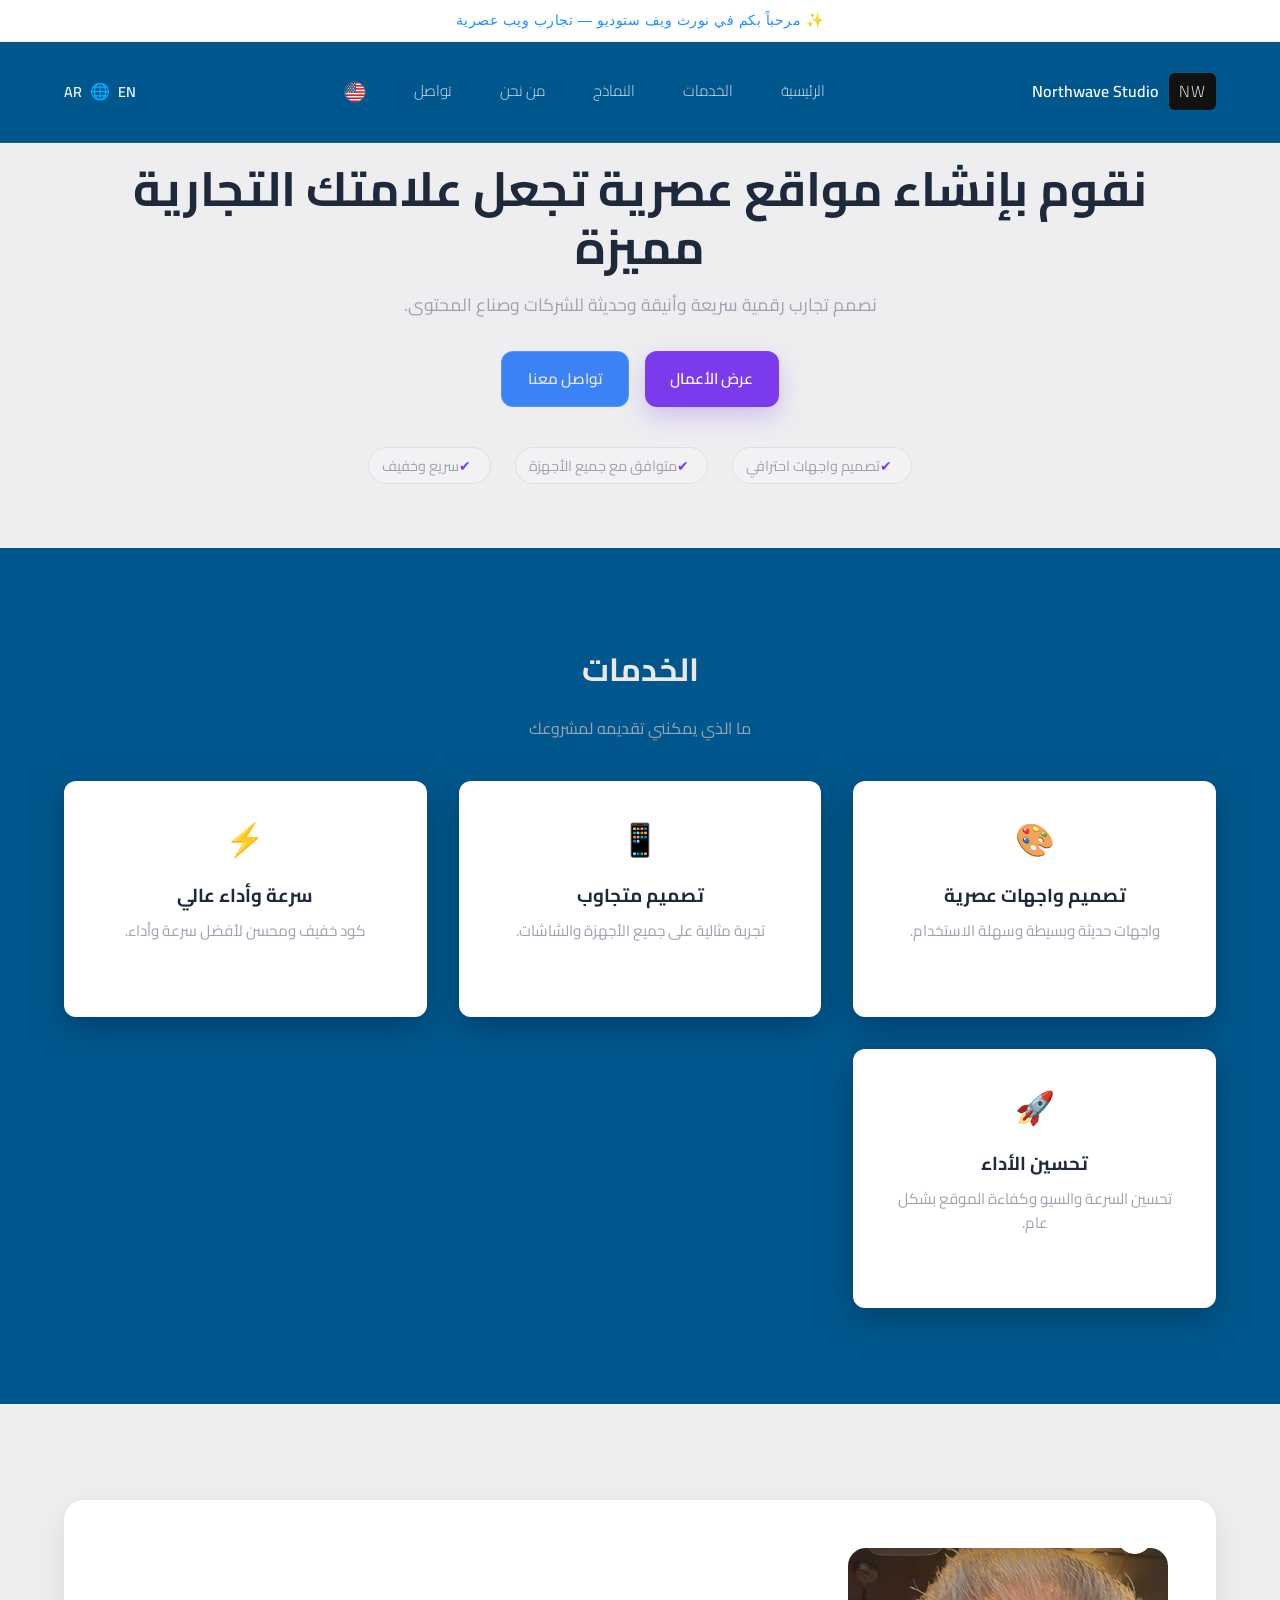
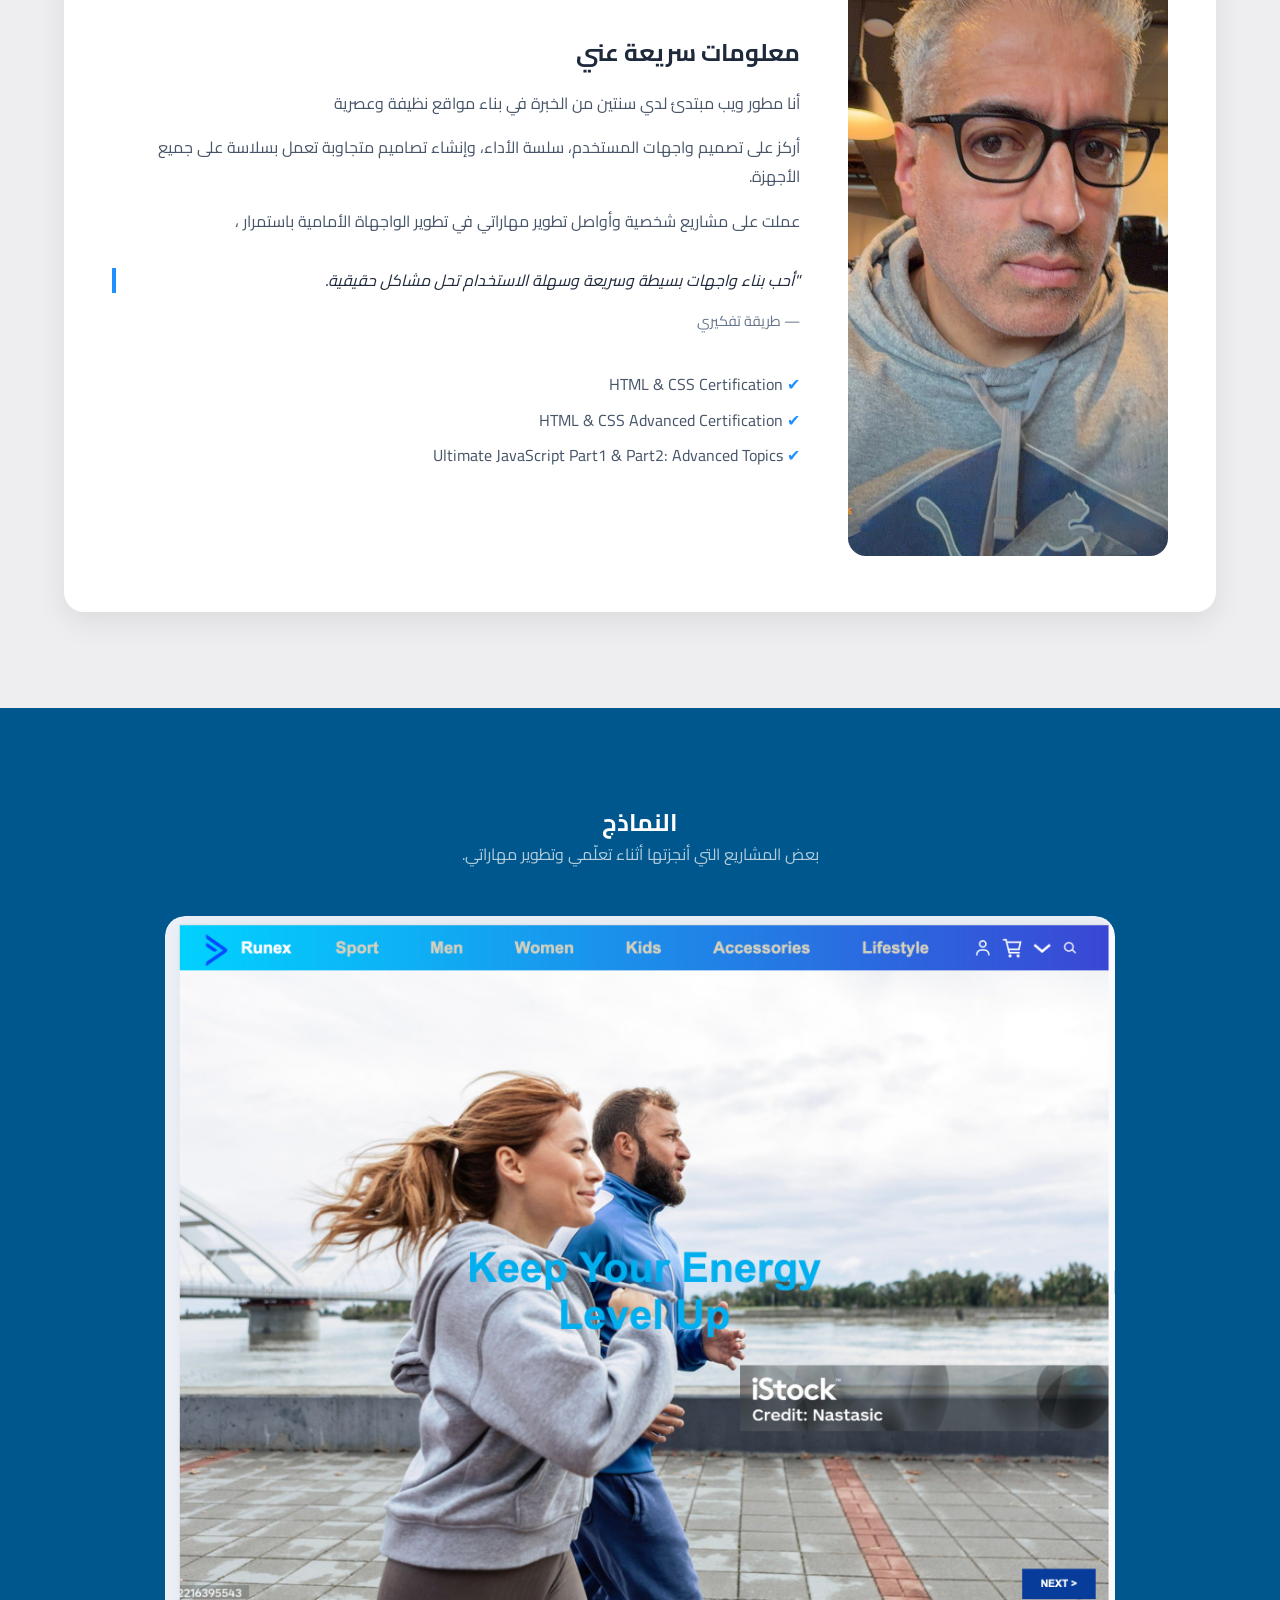
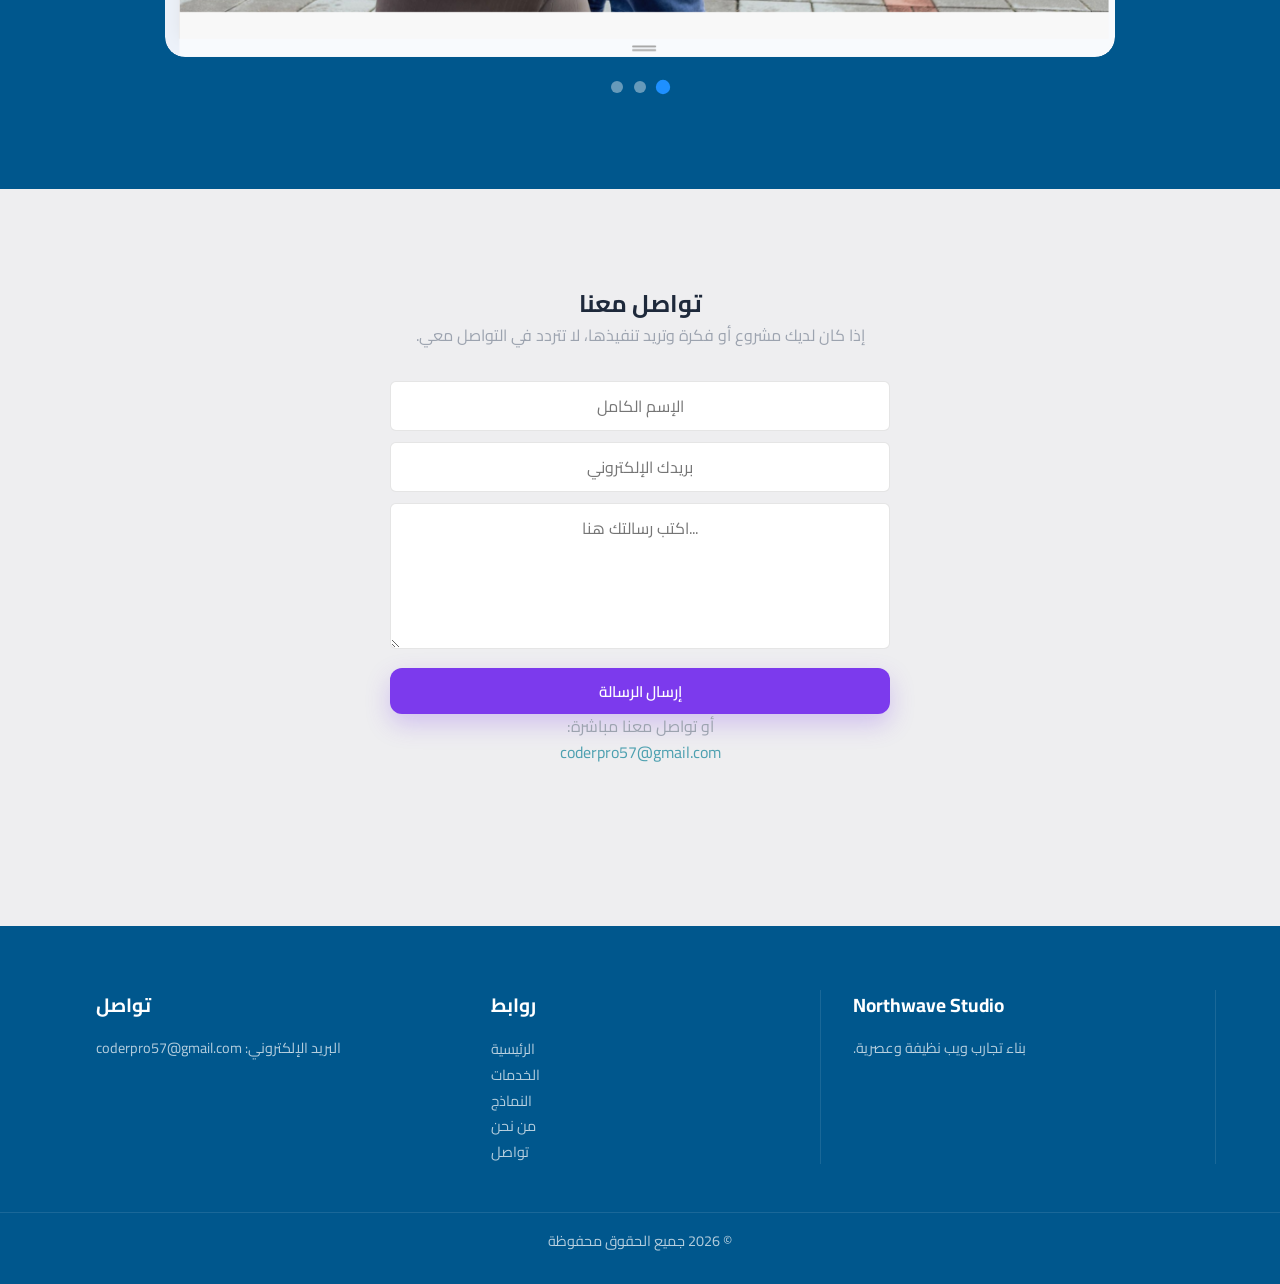
==== ar/index.html @ 845482ee "intial website launch" ====
<!DOCTYPE html>
<html lang="ar" dir="rtl">
  <head>
    <meta charset="UTF-8" />
    <meta name="viewport" content="width=device-width, initial-scale=1.0" />
    <title>Northwave Studio</title>
    <link rel="stylesheet" href="../css/normalize.css" />
    <link rel="stylesheet" href="../css/style.css" />

    <!-- Google Font -->
    <link
      href="https://fonts.googleapis.com/css2?family=Inter:wght@300;400;600;700&display=swap"
      rel="stylesheet"
    />
    <link
      href="https://fonts.googleapis.com/css2?family=Cairo:wght@400;600;700&display=swap"
      rel="stylesheet"
    />

    <link rel="stylesheet" href="https://unpkg.com/aos@2.3.1/dist/aos.css" />
  </head>
  <body class="arabic">
    <header class="header">
      <!--topbar-->
      <div class="topbar">
        <p>✨ مرحباً بكم في نورث ويف ستوديو — تجارب ويب عصرية</p>
      </div>

      <!--navbar-->
      <div class="container nav">
        <div class="logo">
          <a href="#home" class="logo">
            <span class="logo__mark">NW</span>
            Northwave Studio
          </a>
        </div>
        <nav class="nav__menu">
          <a href="#home">الرئيسية</a>
          <a href="#services">الخدمات</a>
          <a href="#work">النماذج</a>
          <a href="#about">من نحن</a>
          <a href="#contact">تواصل</a>

          <div class="nav__flag">
            <img src="../icons/united-states-of-america.png" alt="USA Flag" />
          </div>
        </nav>

        <div class="nav__lang">
          <a href="../index.html">EN</a>
          <span>🌐</span>
          <a href="index.html">AR</a>
        </div>

        <button class="nav__toggle">☰</button>
      </div>
    </header>

    <!--hero section-->
    <section id="home" class="hero">
      <div class="container hero__content">
        <h1>نقوم بإنشاء مواقع عصرية تجعل علامتك التجارية مميزة</h1>
        <p>نصمم تجارب رقمية سريعة وأنيقة وحديثة للشركات وصناع المحتوى.</p>
        <div class="hero__buttons">
          <a href="#work" class="btn btn__primary">عرض الأعمال</a>
          <a href="#contact" class="btn btn__secondary">تواصل معنا</a>
        </div>
        <div class="hero__highlights">
          <span>تصميم واجهات احترافي</span>
          <span>متوافق مع جميع الأجهزة</span>
          <span>سريع وخفيف</span>
        </div>
      </div>
    </section>

    <!---- services section-->
    <section id="services" class="services">
      <div class="container">
        <h2 class="section__title">الخدمات</h2>
        <p class="services__subtitle">ما الذي يمكنني تقديمه لمشروعك</p>

        <div class="services__grid">
          <div class="services__card" data-aos="zoom-in">
            <div class="service__icon">🎨</div>
            <h3>تصميم واجهات عصرية</h3>
            <p>واجهات حديثة وبسيطة وسهلة الاستخدام.</p>
          </div>

          <div
            class="services__card"
            data-aos="fade-left"
            data-aos-anchor="#example-anchor"
            data-aos-offset="500"
            data-aos-duration="500"
          >
            <div class="service__icon">📱</div>
            <h3>تصميم متجاوب</h3>
            <p>تجربة مثالية على جميع الأجهزة والشاشات.</p>
          </div>

          <div class="services__card">
            <div class="service__icon">⚡</div>
            <h3>سرعة وأداء عالي</h3>
            <p>كود خفيف ومحسن لأفضل سرعة وأداء.</p>
          </div>

          <div class="services__card">
            <div class="service__icon">🚀</div>
            <h3>تحسين الأداء</h3>
            <p>تحسين السرعة والسيو وكفاءة الموقع بشكل عام.</p>
          </div>
        </div>
      </div>
    </section>

    <!--ABOUT SECTION-->

    <section id="about" class="about">
      <div class="container">
        <div class="about__card">
          <div class="about__grid">
            <!-- IMAGE -->
            <div class="about__image">
              <img src="../images/zohir.jpg" alt="Zohir Profile" />
            </div>

            <!-- CONTENT -->
            <div class="about__content">
              <h2 class="section__title">معلومات سريعة عني</h2>

              <p>
                أنا مطور ويب مبتدئ لدي سنتين من الخبرة في بناء مواقع نظيفة
                وعصرية
              </p>

              <p>
                أركز على تصميم واجهات المستخدم، سلسة الأداء، وإنشاء تصاميم
                متجاوبة تعمل بسلاسة على جميع الأجهزة.
              </p>

              <p>
                عملت على مشاريع شخصية وأواصل تطوير مهاراتي في تطوير الواجهاة
                الأمامية باستمرار ،
              </p>

              <blockquote class="about__quote">
                "أحب بناء واجهات بسيطة وسريعة وسهلة الاستخدام تحل مشاكل حقيقية.
              </blockquote>

              <span class="about__mindset"> — طريقة تفكيري </span>

              <div class="about__certs">
                <ul>
                  <li>HTML & CSS Certification</li>
                  <li>HTML & CSS Advanced Certification</li>
                  <li>Ultimate JavaScript Part1 & Part2: Advanced Topics</li>
                </ul>
              </div>
            </div>
          </div>
        </div>
      </div>
    </section>

    <!--WORK SECTION-->

    <section id="work" class="work">
      <div class="container">
        <h2 class="section__title">النماذج</h2>
        <p class="section__subtitle">
          بعض المشاريع التي أنجزتها أثناء تعلّمي وتطوير مهاراتي.
        </p>
        <div class="work__slider">
          <!-- SLIDES -->
          <div class="work__slides">
            <img
              class="work__slide active"
              src="../images/runex.png"
              alt="Project One"
            />

            <img
              class="work__slide"
              src="../images/under-one-roof.png"
              alt="Project Two"
            />

            <img
              class="work__slide"
              src="../images/first-web.png"
              alt="Project Three"
            />
          </div>
        </div>

        <!--DOTS-->
        <div class="work__dots">
          <span class="work__dot active"></span>

          <span class="work__dot"></span>

          <span class="work__dot"></span>
        </div>
      </div>
    </section>

    <!----CONTACT SECTION--->
    <section id="contact" class="contact">
      <div class="container">
        <h2 class="section__title">تواصل معنا</h2>
        <p class="section__subtitle">
          إذا كان لديك مشروع أو فكرة وتريد تنفيذها، لا تتردد في التواصل معي.
        </p>

        <form class="contact__form">
          <input type="text" name="name" placeholder="الإسم الكامل" required />

          <input
            type="email"
            name="email"
            placeholder="بريدك الإلكتروني"
            required
          />

          <textarea
            name="message"
            placeholder="...اكتب رسالتك هنا"
            rows="5"
            required
          ></textarea>

          <button type="submit" class="btn btn__primary">إرسال الرسالة</button>
        </form>

        <div class="contact__email">
          <p>أو تواصل معنا مباشرة:</p>
          <a href="mailto:coderpro57@gmail.com">coderpro57@gmail.com</a>
        </div>
      </div>
    </section>

    <!---FOOTER--->
    <footer class="footer">
      <div class="container footer__wrapper">
        <!-- BRAND -->

        <div class="footer__brand">
          <h3>Northwave Studio</h3>

          <p>بناء تجارب ويب نظيفة وعصرية.</p>
        </div>

        <!-- LINKS -->

        <div class="footer__links">
          <h4>روابط</h4>
          <ul>
            <li><a href="#home">الرئيسية</a></li>
            <li><a href="#services">الخدمات</a></li>
            <li><a href="#work">النماذج</a></li>
            <li><a href="#about">من نحن</a></li>
            <li><a href="#contact">تواصل</a></li>
          </ul>
        </div>

        <!-- CONTACT -->

        <div class="footer__contact">
          <h4>تواصل</h4>

          <p>
            البريد الإلكتروني:
            <a href="mailto:coderpro57@gmail.com">coderpro57@gmail.com</a>
          </p>
        </div>
      </div>

      <div class="footer__bottom">
        <p>© 2026 جميع الحقوق محفوظة</p>
      </div>
    </footer>
    <script src="https://unpkg.com/aos@2.3.1/dist/aos.js"></script>
    <script>
      AOS.init({
        once: true,
      });
    </script>
    <script src="../js/main.js"></script>
  </body>
</html>
---- css/style.css ----
:root {
    /* ===== COLORS ===== */
    --color-bg: #111827;        /* softer dark blue */
    --color-bg-light: #1f2937;
  
    --color-primary: #7c3aed;   /* purple */
    --color-secondary: #3b82f6; /* blue */
  
    --color-gradient: linear-gradient(
      135deg,
      #7c3aed,
      #3b82f6
    );
  
    --color-text: #e5e7eb;
    --color-text-muted: #9ca3af;
  
    /* ===== SPACING ===== */
    --spacing-sm: 0.5rem;
    --spacing-md: 1rem;
    --spacing-lg: 2rem;
  
    /* ===== RADIUS ===== */
    --radius: 12px;
  }


  * {
    margin: 0;
    padding: 0;
    box-sizing: border-box;
    scroll-behavior: smooth;
  }
  body {
    font-family: 'Inter',sans-serif;
    font-family: 'Cairo', sans-serif;
    background: #eeeef0;
    color:#1e293b;
    line-height: 1.6;
  }
   .container {
    width: 90%;
    max-width: 1200px;
    margin: auto;
   }

   .logo {
    font-weight: 700;
    font-size: 1.5rem;
   }

  .header {
    position: fixed;
    top:0 ;
    width: 100%;
    background: #00578d;
    backdrop-filter: blur(10px);
    border-bottom: 1px solid rgba(255,255,255,0.08);
    z-index: 1001;
  } 

  p {
    color: var(--color-text-muted);
  }

.topbar {
  background: #ffffff;
  
  text-align: center;

  padding: 0.55rem 1rem;
  

  border-bottom: 1px solid rgba(0,0,0,0.06);

  font-size: 0.9rem;
  font-weight: 500;
  letter-spacing: 0.5px;
  font-family: sans-serif;
}

.topbar p {
  margin: 0;
  color: dodgerblue;

}
.arabic {
  font-family: 'Cairo', sans-serif;
}


 /* ===== NAVBAR ===== */

  .nav {
    display: flex;
    height: 100px;
    justify-content: space-between;
    align-items: center;
    padding: 1rem 0;
  } 
  .logo {
    font-size: 1rem;
    font-weight: 700;
    display: flex;
    align-items: center;
    gap: 10px;
    font-weight: 600;
    text-decoration: none;
    color: #ffffff;
  }
  
  .logo__mark {

    background: #111;
    color: white;
    padding: 6px 10px;
    border-radius: 6px;
    font-weight: 700;
    letter-spacing: 1px;
  }

.logo span {

  font-weight: 300;
  color: #fbfbfb;

}
  .logo:hover {
   transform: translate(-1px);
   opacity: 0.9;
  }
  .nav__menu {
    display: flex;
    align-items: center;
    gap: 3rem; 
  }

  .nav__menu a {
    color:  #e2e8f0; 
    position: relative;
    text-decoration: none;
    font-size: 0.95rem;
    font-weight: 300;
    transition: 0.3s;
  }
  .nav__menu a::after {
    content: "";
    position: absolute;
    left: 0;
    bottom: 0;
    width: 0%;
    height: 2px;
    background: #ffffff;
    transition: width 0.3s ease;
    border-radius: 2px;
  }
  .nav__menu a:hover::after {
    width: 100%;
  }
  .nav__menu a::after {
    background: #b98438; /* soft blue accent */
  }

  .nav__menu a:hover {
    color: #ffffff;
  } 
 
 .nav__toggle {
  display: none;
 }

 .nav__close {
  display: none;
 }

 .nav__flag {
  display: flex;
  align-items: center;
} 
.nav__flag img {
  width: 22px;
  height: 22px;
  border-radius: 50% ;
  object-fit: cover;
  display: block;

  border: 1px solid rgba(255,255,255,0.15);
  transition: 0.3s ease;
}

.nav__flag img:hover {
  transform: scale(1.1);
}

.nav__lang {
  display: flex;
  align-items: center;
  gap: 0.5rem;
}

.nav__lang a {
  text-decoration: none;
  color: #ffffff;
  font-size: 0.9rem;
  font-weight: 600;
  transition: 0.3s ease;

}
/* =========================
   MOBILE NAV
========================= */

@media (max-width: 768px) {

  .nav__toggle {
    display: block;
    background: none;
    border: none;
    color: #fff;
    font-size: 1.8rem;
    cursor: pointer;
    z-index: 1001;

  }
  .nav__close {
    display: block;
  }
  /* OVERLAY */

  .nav__overlay {

    position: fixed;
    inset: 0;
    background: rgba(0,0,0,0.45);
    opacity: 0;
    visibility: hidden;
    transition: 0.35s ease;
    z-index: 998;

  }

  .nav__overlay.active {

    opacity: 1;

    visibility: visible;

  }

  /* MENU */

  .nav__menu {

    position: fixed;
    top: 0;
    right: -100%;
    width: 85%;
    max-width: 380px;
    height: 100vh;
    background: #fff;
    display: flex;

    flex-direction: column;
    padding: 6rem 2rem 2rem;
    transition: right 0.45s cubic-bezier(0.77, 0, 0.175, 1);

    z-index: 999;

  }

  .nav__menu.active {
    right: 0;
  }

  /* CLOSE BUTTON */

  .nav__close {

    position: absolute;

    top: 1.5rem;

    right: 1.5rem;

    background: none;

    border: none;

    font-size: 1.8rem;

    cursor: pointer;

    color: #111;

  }

  /* LINKS */

  .nav__menu a {

    padding: 1rem 0;
    text-decoration: none;
    color: #111;
    font-size: 1.15rem;
    font-weight: 600;
    border-bottom: 1px solid #e5e7eb;

  }

}

 /* ===== HERO BLOCK ===== */

  .hero {
    padding: 8rem 0 4rem;
  }
  .hero__content {
     text-align: center;
  }
  .hero h1 {
    font-size: 3rem;
    line-height: 1.2;
    margin-bottom: 1rem;
  }
  .hero p {
    font-size: 1.1rem;
    color: var(--color-text-muted);
    max-width: 600px;
    margin:0 auto 2rem;
  }
  .hero__buttons {
   display: flex;
   justify-content: center;
   gap: 1rem;
  }
  .btn {
    display: inline-flex;
    align-items: center;
    justify-content: center;
    padding: 0.9rem 1.6rem;
    border-radius: 12px;
    text-decoration: none;
    font-weight: 600;
    font-size: 0.95rem;
    transition: all 0.25s ease;
    cursor: pointer;
    border: none;
  }
  
  /* PRIMARY BUTTON (main action) */
  .btn__primary {
    background: var(--color-primary);
    color: white;
    box-shadow: 0 10px 25px rgba(124, 58, 237, 0.25);
  }
  
  .btn__primary:hover {
    transform: translateY(-2px);
    box-shadow: 0 15px 35px rgba(124, 58, 237, 0.35);
  }
  
  /* SECONDARY BUTTON (outline style) */
  .btn__secondary {
    background: var(--color-secondary);
    border: 1px solid rgba(255, 255, 255, 0.15);
    color: #e5e7eb;
    backdrop-filter: blur(10px);
  }
  
  .btn__secondary:hover {
    transform: translateY(-2px);
    box-shadow:0 15px 35px #7d9fd5;
  }
  .hero__highlights {
    margin-top: 2.5rem;
    display: flex;
    justify-content: center;
    gap: 1.5rem;
    flex-wrap: wrap;
    font-size: 0.9rem;
    color: var(--color-text-muted);
  }
  .hero__highlights span {
    background: rgba(255, 255, 255, 0.25); /* FIX: stronger pill visibility */
    padding: 0.4rem 0.8rem;
    border: 1px solid rgba(0, 0, 0, 0.08) ;
    border-radius: 999px;
    transition: 0.3s;
  }

.hero__highlights span::before {
  content: "✔︎";
  margin-right: 6px;
  color: var(--color-primary);
}
.hero__highlights span :hover {
  background:  rgba(124, 58, 237, 0.15);
}


 /* ===== SERVICES SECTION ===== */

 .services {
  background:#00578d;
  padding: 6rem 0;
  text-align: center;
 }
 .services .section__title {
  font-size: 2rem !important;
  margin-bottom: 1rem;
  color: #eee7e7;
 }

 .services .section__subtitle {
  color: rgba(255,255,255,0.7) !important;
  margin-bottom: 4rem;
  font-size: 1rem;
 }

 /* GRID */
 .services__grid {
  display: grid;
  grid-template-columns:repeat(3, 1fr);
  gap: 2rem;
  align-items: stretch;
 }

 /* CARD */
 .services__card {
  display: flex;
  flex-direction: column;
  background: #ffffff;
  border: 1px solid rgba(255,255,255,0.05);
  padding: 2rem;
  border-radius: var(--radius);
  transition: 0.3s ease;
  box-shadow: 0 10px 30px rgba(0, 0, 0, 0.25);
  position: relative;
  overflow: hidden;
 }
 .services__card:hover {
  transform: translateY(-6px);
  border-color:rgba(124,58,237,0.4);

 }
 /* TEXT */
 .services__card h3 {
  margin-bottom: 0.5rem;
 }

 .services__card p {
  color: var(--color-text-muted);
  font-size: 0.95rem;
 }

 /*=== services icons  ===*/
 .service__icon {
  font-size: 2rem;
  margin-bottom: 1rem;
}

.service__card {
  transition: all 0.3s ease;
}

.service__card:hover {
  transform: translateY(-6px);
  background: rgba(255, 255, 255, 0.05);
}


 @media (max-width: 768px) {
  .services__grid {
    grid-template-columns: 1fr;
  }
}
 /* ===== FORCE SERVICES SPACING ===== */

#services h2 {
  margin-bottom: 20px;
}

#services p {
  margin-bottom: 40px;
}


/* =========================
   ABOUT ME
========================= */

.about {
  padding: 6rem 0;
}

.about__card {
  background: #ffffff;

  border-radius: 20px;

  padding: 3rem;

  box-shadow: 0 10px 30px rgba(0,0,0,0.08);
}

.about__grid {
  display: grid;

  grid-template-columns: 320px 1fr;

  gap: 3rem;

  align-items: center;
}

/* IMAGE */

.about__image img {
  width: 100%;

  border-radius: 18px;

  object-fit: cover;
}

/* CONTENT */

.about__content {
  display: flex;

  flex-direction: column;

  gap: 1rem;
}

.about__content p {
  color: #475569;

  line-height: 1.8;
}

/* QUOTE */

.about__quote {
  margin-top: 1rem;
  padding-left: 1rem;
  border-left: 4px solid #1e90ff;
  font-style: italic;
  color: #1e293b;
}

.about__mindset {
  font-size: 0.9rem;
  color: #64748b;
}

/* CERTIFICATES */

.about__certs {
  margin-top: 1.5rem;
}

.about__certs h3 {
  margin-bottom: 1rem;
}

.about__certs ul {
  list-style: none;

  padding: 0;
}

.about__certs li {
  margin-bottom: 0.6rem;

  color: #475569;
}

.about__certs li::before {
  content: "✔ ";

  color: #1e90ff;
}

/* MOBILE */

@media (max-width: 768px) {

  .about__grid {
    grid-template-columns: 1fr;
    text-align: center;
  }

  .about__quote {
    border-left: none;
    border-top: 3px solid #1e90ff;
    padding-top: 1rem;
    padding-left: 0;
  }
  .about__image img {
    width: 220px !important;
    max-width: 100%;
    object-fit: cover;
  
    border-radius: 18px;
  }
}

/* =========================
   WORK SECTION
========================= */

.work {
  padding: 6rem 0;
  background: #00578d;
  text-align: center;
}

.work .section__title {
  color: #ffffff;
}

.work .section__subtitle {
  color: rgba(255,255,255,0.7);
  margin-bottom: 3rem;
}

/* SLIDER */

.work__slider {
  position: relative;
  max-width: 950px;
  margin: auto;
}

/* SLIDES */

.work__slides {
  position: relative;
  overflow: hidden;
  border-radius: 20px;
}

.work__slide {
  width: 100%;
  display: none;
  border-radius: 20px;
  object-fit: cover;
  box-shadow: 0 15px 40px rgba(0,0,0,0.25);
}

.work__slide.active {
  display: block;
}

/* DOTS */

.work__dots {
  display: flex;
  justify-content: center;
  gap: 0.7rem;
  margin-top: 1.5rem;
}

.work__dot {
  width: 12px;
  height: 12px;
  border-radius: 50%;
  background: rgba(255,255,255,0.4);
  cursor: pointer;
  transition: 0.3s ease;
}

.work__dot.active {
  background: dodgerblue;
  transform: scale(1.2);
}
/* =========================
  CONTACT SECTION
========================= */

.contact {
  padding: 6rem 0;
  text-align: center;
}

.contact__form {
  max-width: 500px;
  margin: 2rem auto 0;
  display: flex;
  flex-direction: column;
  gap: 0.7rem;
}
/* INPUTS */ 
.contact__form input,
.contact__form textarea {
padding: 0.75rem 1rem;
border-radius: 6px;
text-align: center;
border: 1px solid rgba(0,0,0,0.1) ;
font-family: inherit;
font-size: 1rem;
line-height: 1.5;
}

.contact__form p {
  font-weight: 300;
}

/* FOCUS */ 
.contact__form input:focus, 
.contact__form textarea:focus {
  outline: none;
 border-color:  #4da0b0;
}
.contact__form button {
  margin-top: 0.5rem;
}

@media (max-width:1024px)  {
  .contact__form {
    max-width: 450px;
  }
}


@media (max-width:768p) {
  .contact {
 padding: 5rem 1rem;
  } 
  .contact__form {
    max-width: 100px;
  }

  .contact__form input,
  .contact__form textarea {
    font-size: 1rem;
    padding: 1rem;
  }

}

@media (max-width: 425px) {
  .contact__form {
    gap: 0.8rem; /* FIX: tighter spacing */
  }
}

.contact__email a {
  color: #4da0b0;
  text-decoration: none;
}

.contact__email a:hover {
  text-decoration: underline;
}




/* =========================
  FOOTER SECTION
========================= */


.footer {
  background: #00578d;
  color: #cbd5e1;
  padding: 4rem 0 2rem;
  margin-top: 4rem;
}

.footer__wrapper {
  display: grid;
  grid-template-columns: repeat(3, 1fr);
  gap: 2rem;
  text-align: left; /* FIX: better for content blocks */
}


.footer__wrapper > div {
  padding-right: 2rem;
}

/* add line to first 2 columns only */
.footer__wrapper > div:not(:last-child) {
  border-right: 1px solid rgba(255,255,255,0.1);
}

.footer__wrapper > div:not(:first-child) {
  padding-left: 2rem;
}


.footer h3,
.footer h4 {
  color: #ffffff;
  font-size: 1.2rem;
  margin-bottom: 1rem;
}

.footer p,
.footer a {
  color: rgba(255,255,255,0.7);
  font-size: 0.9rem;
  text-decoration: none;
}
.footer a:hover {
  color: #ffffff;
}

.footer__bottom {
  text-align: center;
  margin-top: 3rem;
  border-top: 1px solid rgba(255,255,255,0.1);
  padding-top: 1rem;
  font-size: 0.85rem;
}

.footer__links ul {
  list-style: none;     /* FIX: remove default bullets */
  padding: 0;
  margin: 0;
}

@media (max-width: 768px) {
  .footer__wrapper {
    grid-template-columns: 1fr;
    text-align: center;
  }

  .footer__wrapper > div {
    border-right: none !important;
    padding: 0;
  }
}
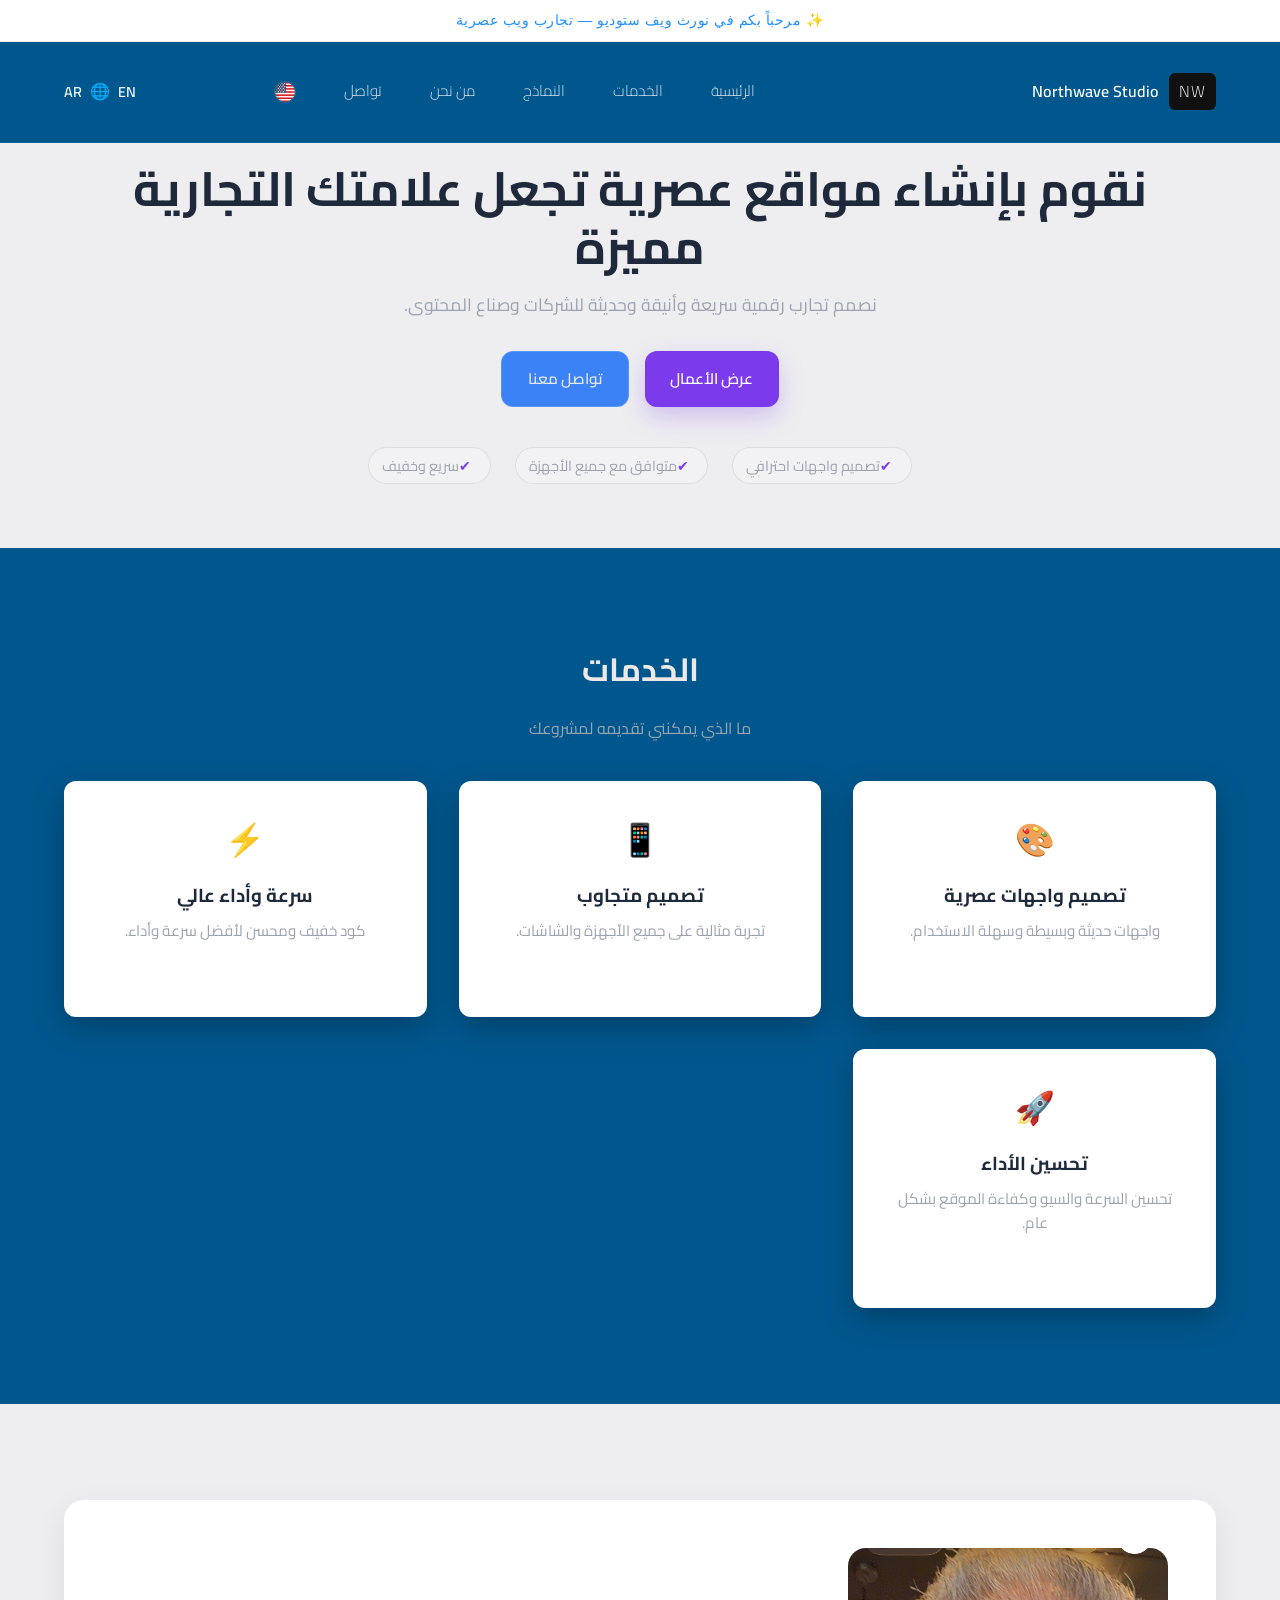
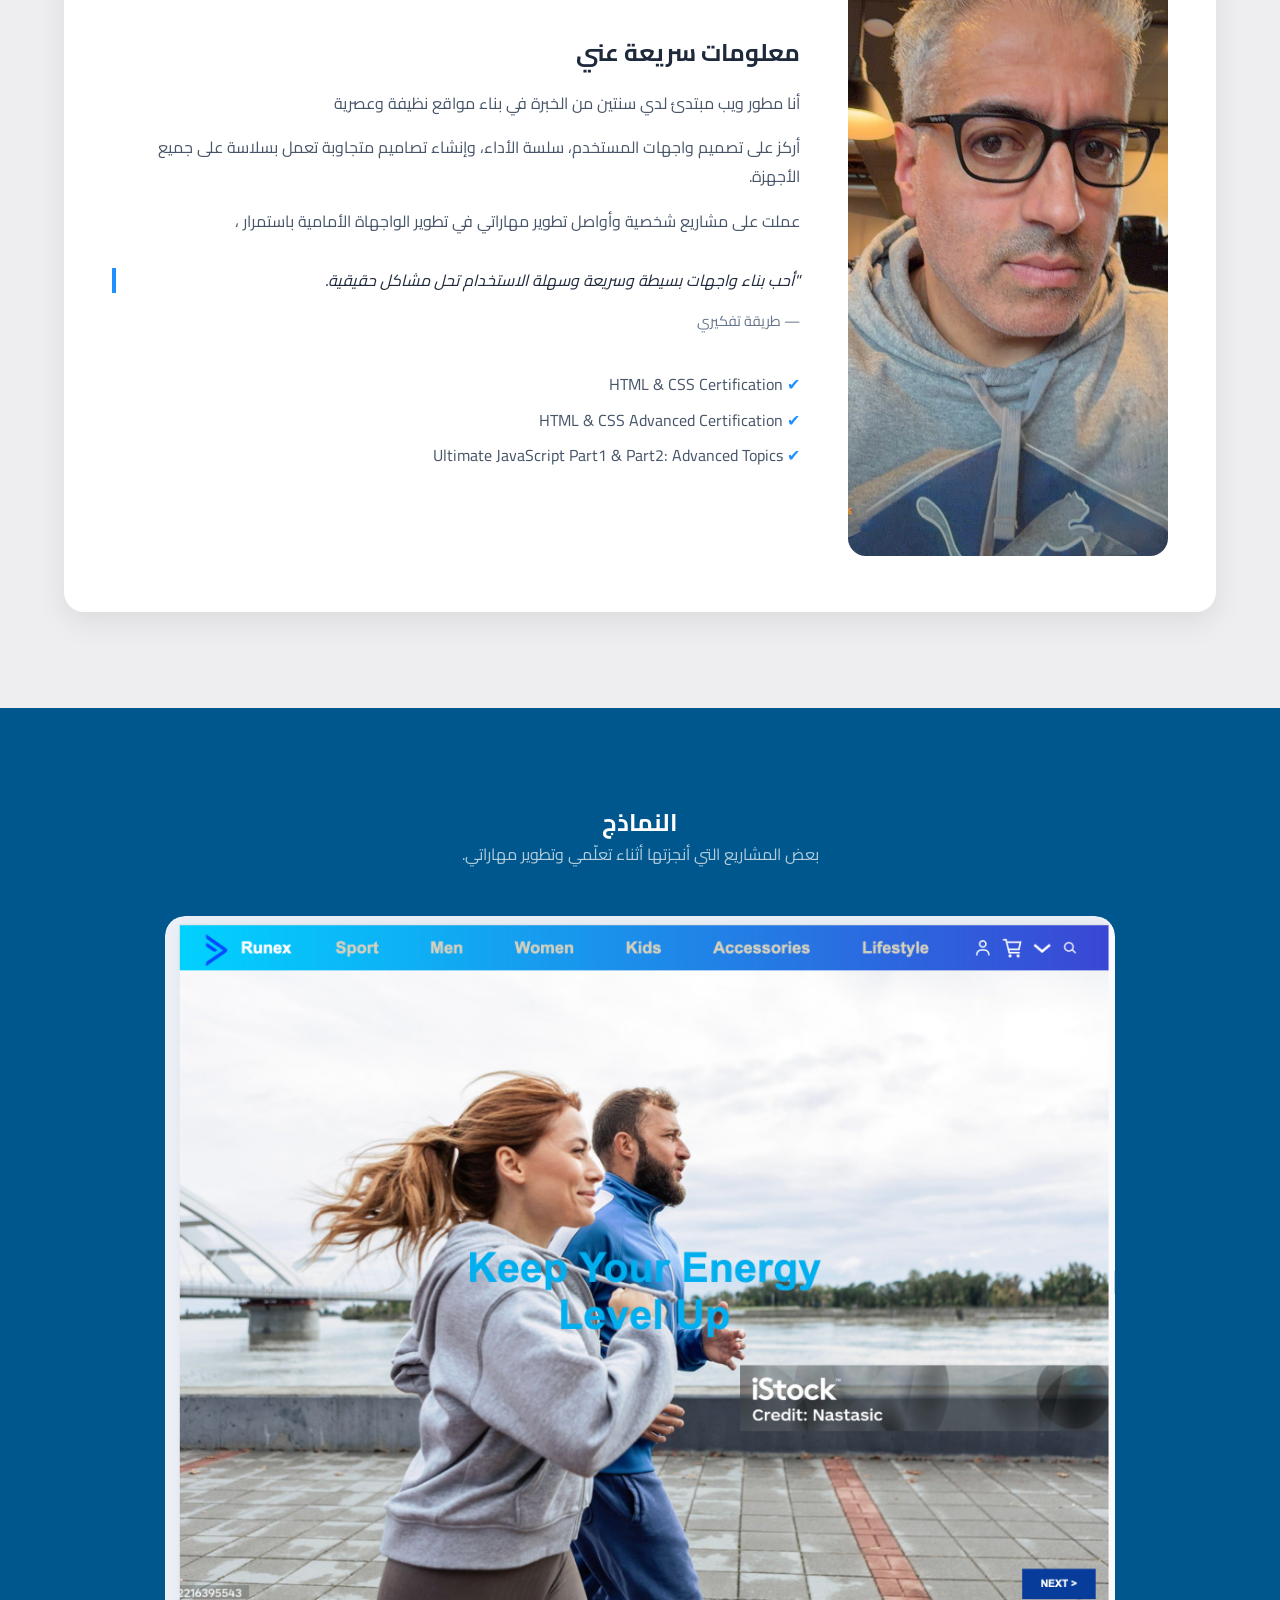
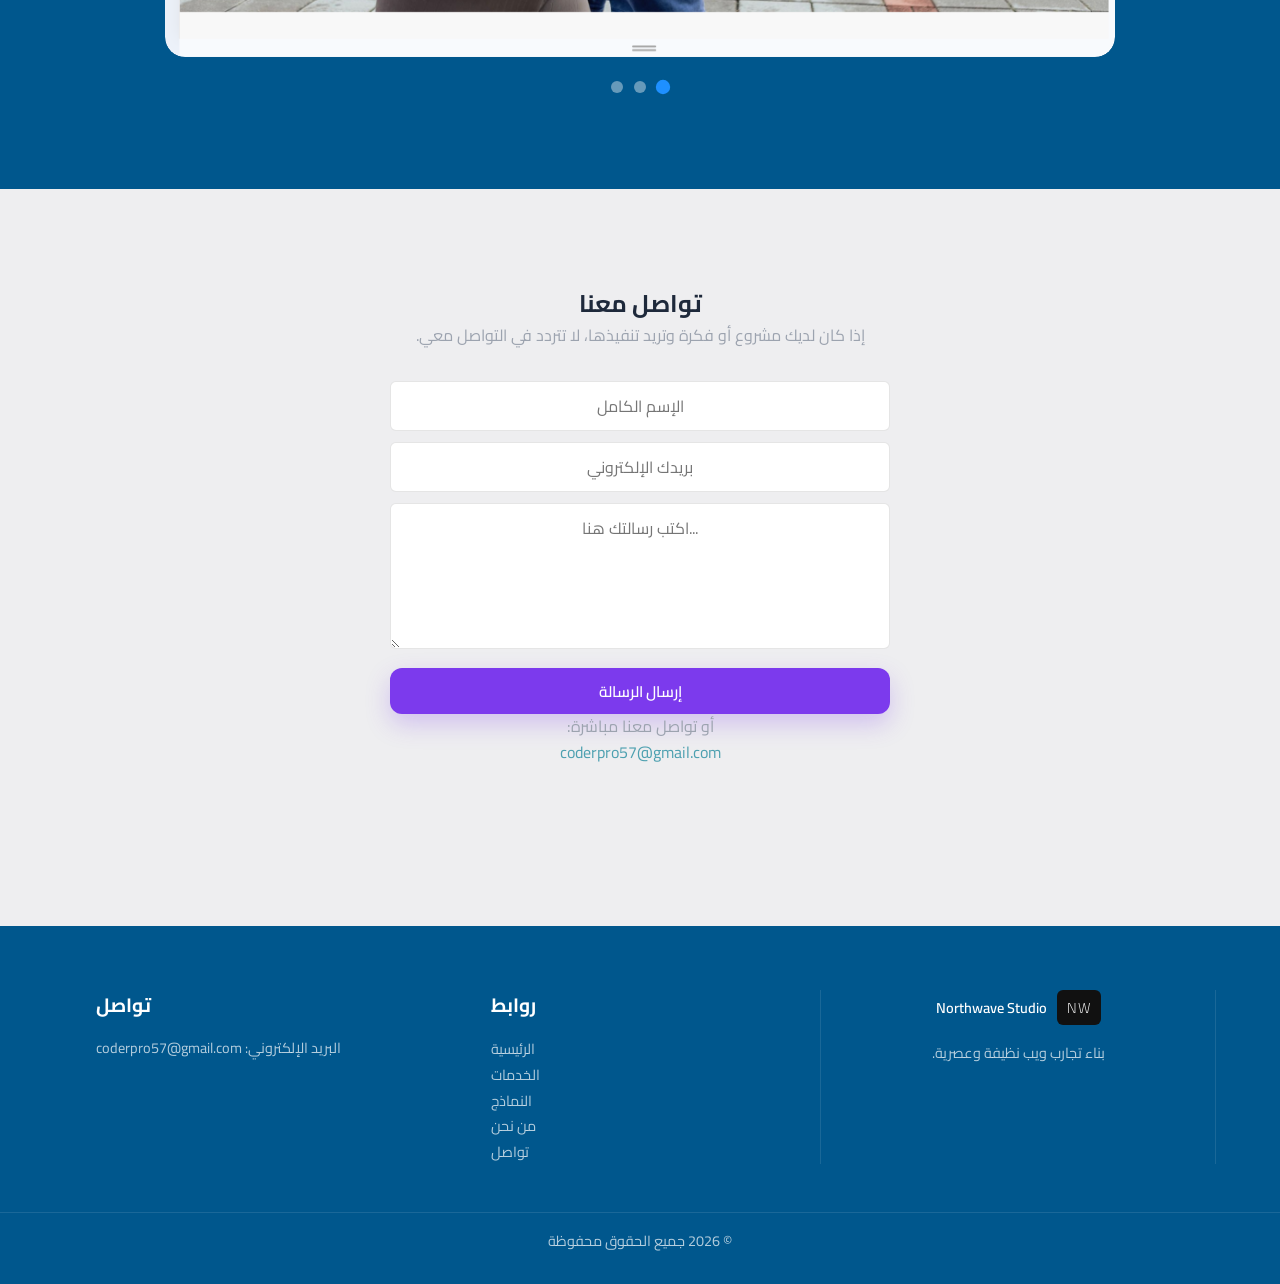
==== commit 80abff0f: "Finalize responsive navigation and Arabic layout fixes" ====
--- a/ar/index.html
+++ b/ar/index.html
@@ -34,7 +34,13 @@
             Northwave Studio
           </a>
         </div>
+        <!-- OVERLAY -->
+        <div class="nav__overlay"></div>
+
         <nav class="nav__menu">
+          <!-- CLOSE BUTTON -->
+          <button class="nav__close">✕</button>
+
           <a href="#home">الرئيسية</a>
           <a href="#services">الخدمات</a>
           <a href="#work">النماذج</a>
@@ -88,7 +94,7 @@
 
           <div
             class="services__card"
-            data-aos="fade-left"
+            data-aos="zoom-in"
             data-aos-anchor="#example-anchor"
             data-aos-offset="500"
             data-aos-duration="500"
@@ -98,13 +104,13 @@
             <p>تجربة مثالية على جميع الأجهزة والشاشات.</p>
           </div>
 
-          <div class="services__card">
+          <div class="services__card" data-aos="zoom-in">
             <div class="service__icon">⚡</div>
             <h3>سرعة وأداء عالي</h3>
             <p>كود خفيف ومحسن لأفضل سرعة وأداء.</p>
           </div>
 
-          <div class="services__card">
+          <div class="services__card" data-aos="zoom-in">
             <div class="service__icon">🚀</div>
             <h3>تحسين الأداء</h3>
             <p>تحسين السرعة والسيو وكفاءة الموقع بشكل عام.</p>
@@ -245,7 +251,10 @@
         <!-- BRAND -->
 
         <div class="footer__brand">
-          <h3>Northwave Studio</h3>
+          <a href="#home" class="logo">
+            <span class="logo__mark">NW</span>
+            Northwave Studio
+          </a>
 
           <p>بناء تجارب ويب نظيفة وعصرية.</p>
         </div>
--- a/css/style.css
+++ b/css/style.css
@@ -222,13 +222,10 @@
     z-index: 1001;
 
   }
-  .nav__close {
-    display: block;
-  }
+
   /* OVERLAY */
 
   .nav__overlay {
-
     position: fixed;
     inset: 0;
     background: rgba(0,0,0,0.45);
@@ -240,9 +237,8 @@
   }
 
   .nav__overlay.active {
-
+    display: block;
     opacity: 1;
-
     visibility: visible;
 
   }
@@ -275,21 +271,14 @@
   /* CLOSE BUTTON */
 
   .nav__close {
-
+    display: block;
     position: absolute;
-
     top: 1.5rem;
-
     right: 1.5rem;
-
     background: none;
-
     border: none;
-
     font-size: 1.8rem;
-
     cursor: pointer;
-
     color: #111;
 
   }
@@ -809,6 +798,21 @@
   color: #ffffff;
 }
 
+.footer__brand {
+  display: flex;
+  flex-direction: column;
+  align-items: center;
+  text-align: center;
+}
+
+
+.footer__brand .logo {
+  display: inline-flex;
+  color: #ffffff;
+}
+.footer__brand p {
+  margin-top: 1rem;
+}
 .footer__bottom {
   text-align: center;
   margin-top: 3rem;
